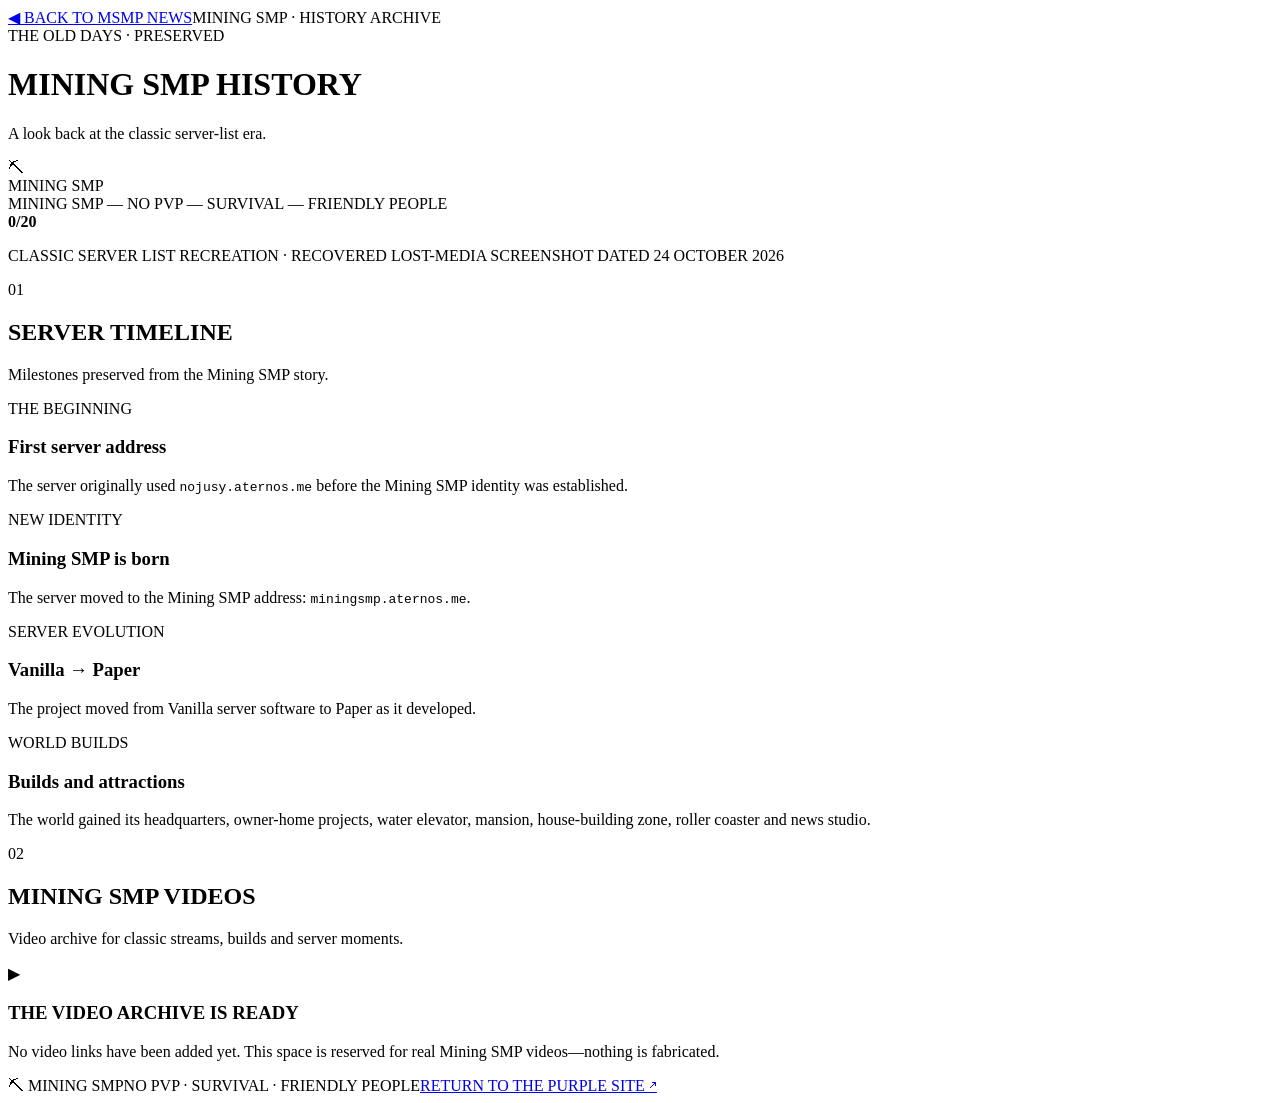
==== history.html @ 30927eb1 "Create classic Mining SMP history archive page" ====
<!DOCTYPE html>
<html lang="en"><head><meta charset="UTF-8"><meta name="viewport" content="width=device-width, initial-scale=1.0"><meta name="theme-color" content="#40577d"><meta name="description" content="The classic Mining SMP server history and video archive."><title>Mining SMP — Server History Archive</title><link rel="stylesheet" href="history.css"></head>
<body>
<header class="history-top"><a href="index.html" class="back-link">◀ BACK TO MSMP NEWS</a><span class="archive-label">MINING SMP · HISTORY ARCHIVE</span></header>
<main class="archive-wrap">
<div class="archive-heading"><div class="archive-kicker">THE OLD DAYS · PRESERVED</div><h1>MINING SMP HISTORY</h1><p>A look back at the classic server-list era.</p></div>
<section class="server-list" aria-label="Recreated classic Minecraft server listing"><div class="server-row"><div class="server-icon" aria-hidden="true"><span>⛏</span></div><div class="server-copy"><div class="server-name">MINING SMP</div><div class="server-description">MINING SMP — NO PVP — SURVIVAL — FRIENDLY PEOPLE</div></div><div class="server-count"><strong>0/20</strong><span class="signal"><i></i><i></i><i></i><i></i></span></div></div></section>
<p class="caption">CLASSIC SERVER LIST RECREATION · RECOVERED LOST-MEDIA SCREENSHOT DATED 24 OCTOBER 2026</p>
<section class="archive-section"><div class="section-title"><span>01</span><div><h2>SERVER TIMELINE</h2><p>Milestones preserved from the Mining SMP story.</p></div></div><div class="history-grid">
<article class="history-card"><span class="pixel-tag">THE BEGINNING</span><h3>First server address</h3><p>The server originally used <code>nojusy.aternos.me</code> before the Mining SMP identity was established.</p></article>
<article class="history-card"><span class="pixel-tag">NEW IDENTITY</span><h3>Mining SMP is born</h3><p>The server moved to the Mining SMP address: <code>miningsmp.aternos.me</code>.</p></article>
<article class="history-card"><span class="pixel-tag">SERVER EVOLUTION</span><h3>Vanilla → Paper</h3><p>The project moved from Vanilla server software to Paper as it developed.</p></article>
<article class="history-card"><span class="pixel-tag">WORLD BUILDS</span><h3>Builds and attractions</h3><p>The world gained its headquarters, owner-home projects, water elevator, mansion, house-building zone, roller coaster and news studio.</p></article>
</div></section>
<section class="archive-section videos-section"><div class="section-title"><span>02</span><div><h2>MINING SMP VIDEOS</h2><p>Video archive for classic streams, builds and server moments.</p></div></div><div class="video-empty"><div class="video-icon">▶</div><h3>THE VIDEO ARCHIVE IS READY</h3><p>No video links have been added yet. This space is reserved for real Mining SMP videos—nothing is fabricated.</p></div></section>
<footer class="archive-footer"><span>⛏ MINING SMP</span><span>NO PVP · SURVIVAL · FRIENDLY PEOPLE</span><a href="index.html">RETURN TO THE PURPLE SITE ↗</a></footer>
</main></body></html>
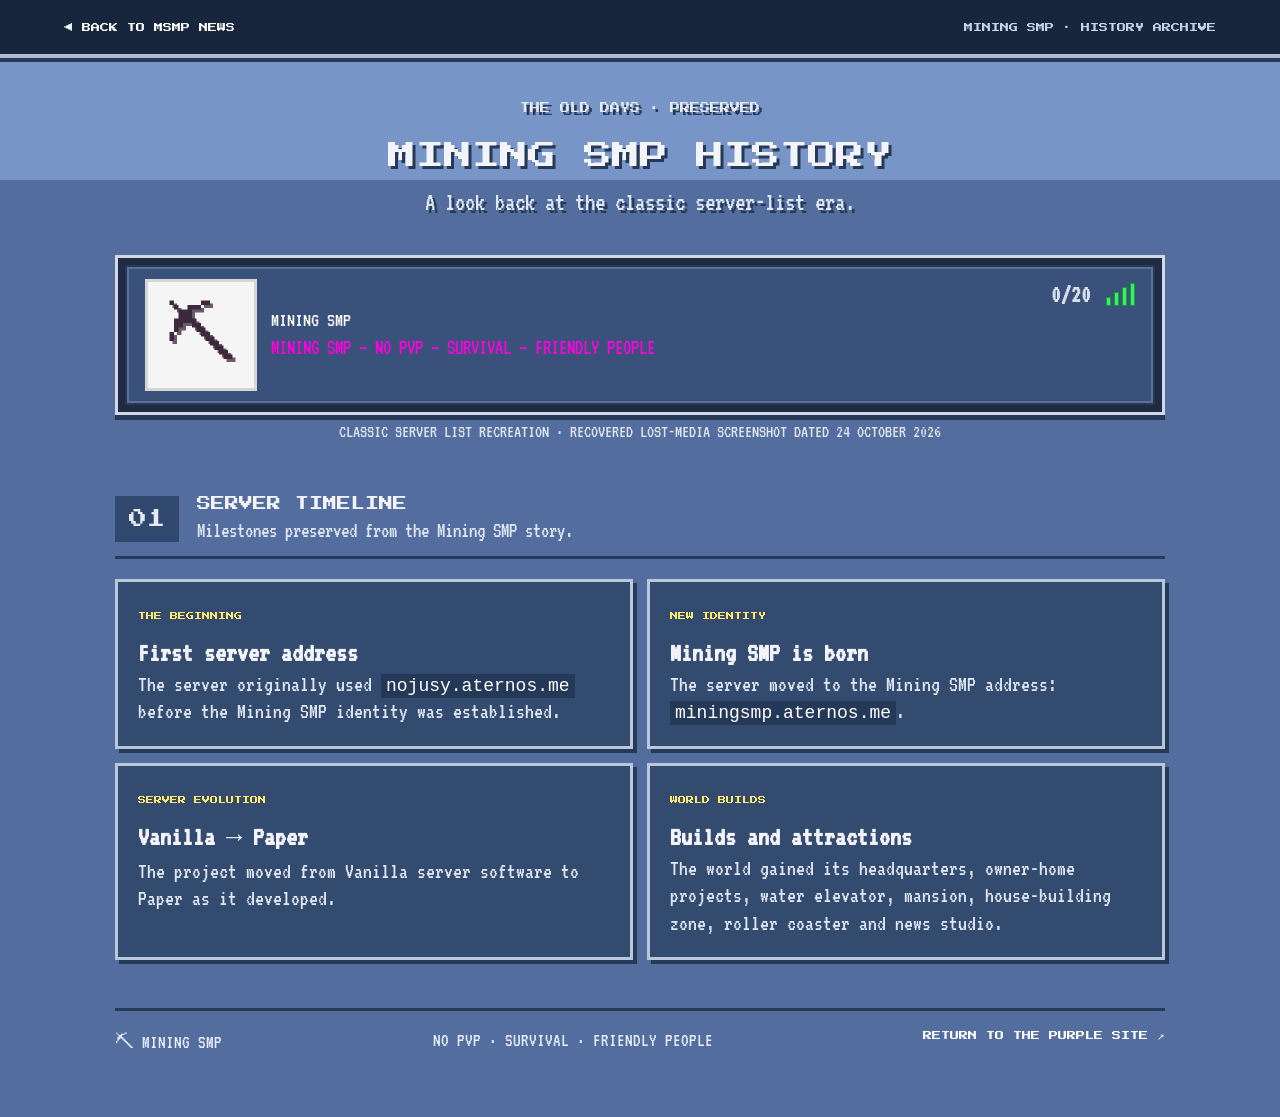
==== commit 53be7166: "Keep classic history page focused on server history" ====
--- a/history.html
+++ b/history.html
@@ -1,5 +1,5 @@
 <!DOCTYPE html>
-<html lang="en"><head><meta charset="UTF-8"><meta name="viewport" content="width=device-width, initial-scale=1.0"><meta name="theme-color" content="#40577d"><meta name="description" content="The classic Mining SMP server history and video archive."><title>Mining SMP — Server History Archive</title><link rel="stylesheet" href="history.css"></head>
+<html lang="en"><head><meta charset="UTF-8"><meta name="viewport" content="width=device-width, initial-scale=1.0"><meta name="theme-color" content="#40577d"><meta name="description" content="The classic Mining SMP server history archive."><title>Mining SMP — Server History Archive</title><link rel="stylesheet" href="history.css"></head>
 <body>
 <header class="history-top"><a href="index.html" class="back-link">◀ BACK TO MSMP NEWS</a><span class="archive-label">MINING SMP · HISTORY ARCHIVE</span></header>
 <main class="archive-wrap">
@@ -12,6 +12,6 @@
 <article class="history-card"><span class="pixel-tag">SERVER EVOLUTION</span><h3>Vanilla → Paper</h3><p>The project moved from Vanilla server software to Paper as it developed.</p></article>
 <article class="history-card"><span class="pixel-tag">WORLD BUILDS</span><h3>Builds and attractions</h3><p>The world gained its headquarters, owner-home projects, water elevator, mansion, house-building zone, roller coaster and news studio.</p></article>
 </div></section>
-<section class="archive-section videos-section"><div class="section-title"><span>02</span><div><h2>MINING SMP VIDEOS</h2><p>Video archive for classic streams, builds and server moments.</p></div></div><div class="video-empty"><div class="video-icon">▶</div><h3>THE VIDEO ARCHIVE IS READY</h3><p>No video links have been added yet. This space is reserved for real Mining SMP videos—nothing is fabricated.</p></div></section>
+
 <footer class="archive-footer"><span>⛏ MINING SMP</span><span>NO PVP · SURVIVAL · FRIENDLY PEOPLE</span><a href="index.html">RETURN TO THE PURPLE SITE ↗</a></footer>
 </main></body></html>
--- a/history.css
+++ b/history.css
@@ -0,0 +1,2 @@
+@import url('https://fonts.googleapis.com/css2?family=Press+Start+2P&family=VT323&display=swap');
+:root{--sky:#7895c8;--panel:#344b70;--edge:#b7c7df;--ink:#f2f4fa}*{box-sizing:border-box}body{margin:0;min-height:100vh;background:linear-gradient(#7895c8 0 180px,#536e9e 180px 100%);color:var(--ink);font-family:'VT323',monospace;font-size:22px;image-rendering:pixelated}.history-top{height:58px;padding:0 5vw;display:flex;align-items:center;justify-content:space-between;background:#18263d;border-bottom:4px solid #aebbd0;box-shadow:0 4px 0 #263957}.back-link,.archive-label{font:9px 'Press Start 2P',monospace;color:#fff;text-decoration:none}.back-link:hover{color:#f2a5ff}.archive-label{color:#c5d3e9}.archive-wrap{width:min(1050px,92vw);margin:45px auto}.archive-heading{text-align:center;text-shadow:3px 3px #263957}.archive-kicker{font:10px 'Press Start 2P',monospace;color:#e6eaf3}.archive-heading h1{font:clamp(18px,3vw,28px) 'Press Start 2P',monospace;line-height:1.7;margin:20px 0 8px}.archive-heading p{margin:0;color:#e1e8f5;font-size:26px}.server-list{margin:40px auto 8px;padding:7px;background:#1e2b42;border:3px solid #d1d8e4;box-shadow:0 5px 0 #263957}.server-row{min-height:132px;display:flex;align-items:center;gap:14px;padding:12px 18px;background:#3a527b;border:2px solid #263957;box-shadow:inset 0 0 0 2px #5c7194}.server-icon{width:112px;height:112px;flex:0 0 112px;display:grid;place-items:center;background:#f5f5f5;border:3px solid #d5d5d5;color:#3d293c}.server-icon span{font-size:72px;filter:drop-shadow(3px 3px 0 #6d5870)}.server-copy{min-width:0;flex:1}.server-name{font-size:clamp(13px,2vw,20px);color:#fff;margin-bottom:7px}.server-description{font-size:clamp(12px,2vw,21px);line-height:1.05;color:#ff00df;overflow-wrap:anywhere}.server-count{display:flex;align-items:center;gap:15px;align-self:flex-start;padding-top:4px;color:#d8deea;font-size:24px;white-space:nowrap}.signal{display:flex;align-items:end;gap:3px;height:23px}.signal i{display:block;width:5px;background:#39f05e;border:1px solid #159a3c}.signal i:nth-child(1){height:9px}.signal i:nth-child(2){height:14px}.signal i:nth-child(3){height:19px}.signal i:nth-child(4){height:23px}.caption{text-align:center;color:#e1e7f1;font-size:18px;margin:8px 0 55px}.archive-section{margin:0 0 48px}.section-title{display:flex;align-items:center;gap:18px;border-bottom:3px solid #253b5d;padding-bottom:14px;margin-bottom:20px}.section-title>span{font:18px 'Press Start 2P',monospace;color:#e6eaf3;background:#30486d;padding:14px}.section-title h2{font:14px 'Press Start 2P',monospace;margin:0 0 9px}.section-title p{margin:0;color:#e0e7f3;font-size:21px}.history-grid{display:grid;grid-template-columns:repeat(2,1fr);gap:14px}.history-card{background:#344b70;border:3px solid #b9c7dc;box-shadow:4px 4px 0 #263957;padding:20px}.pixel-tag{font:8px 'Press Start 2P',monospace;color:#ffe66d}.history-card h3{font-size:27px;margin:15px 0 5px}.history-card p{margin:0;color:#e0e7f3;line-height:1.25}.history-card code{font-size:18px;color:#fff;background:#243957;padding:2px 5px}.video-empty{min-height:190px;display:grid;justify-items:center;align-content:center;text-align:center;padding:25px;background:#344b70;border:3px dashed #b9c7dc;box-shadow:4px 4px 0 #263957}.video-icon{width:48px;height:38px;display:grid;place-items:center;background:#263957;color:#fff;border:2px solid #c4d0e1}.video-empty h3{font:10px 'Press Start 2P',monospace;margin:17px 0 8px}.video-empty p{max-width:600px;margin:0;color:#dce5f4}.archive-footer{display:flex;justify-content:space-between;gap:16px;flex-wrap:wrap;padding:20px 0;border-top:3px solid #263957;color:#e7edf8;font-size:19px}.archive-footer a{color:#fff;font:9px 'Press Start 2P',monospace;text-decoration:none}.archive-footer a:hover{color:#ff9af1}@media(max-width:650px){.history-top{padding:0 4vw}.archive-label{display:none}.archive-wrap{margin:30px auto}.server-row{gap:9px;padding:8px;min-height:100px}.server-icon{width:76px;height:76px;flex-basis:76px}.server-icon span{font-size:48px}.server-count{flex-direction:column;gap:3px;font-size:19px}.history-grid{grid-template-columns:1fr}.archive-heading h1{font-size:16px}.section-title h2{font-size:10px}.archive-footer{flex-direction:column}}
